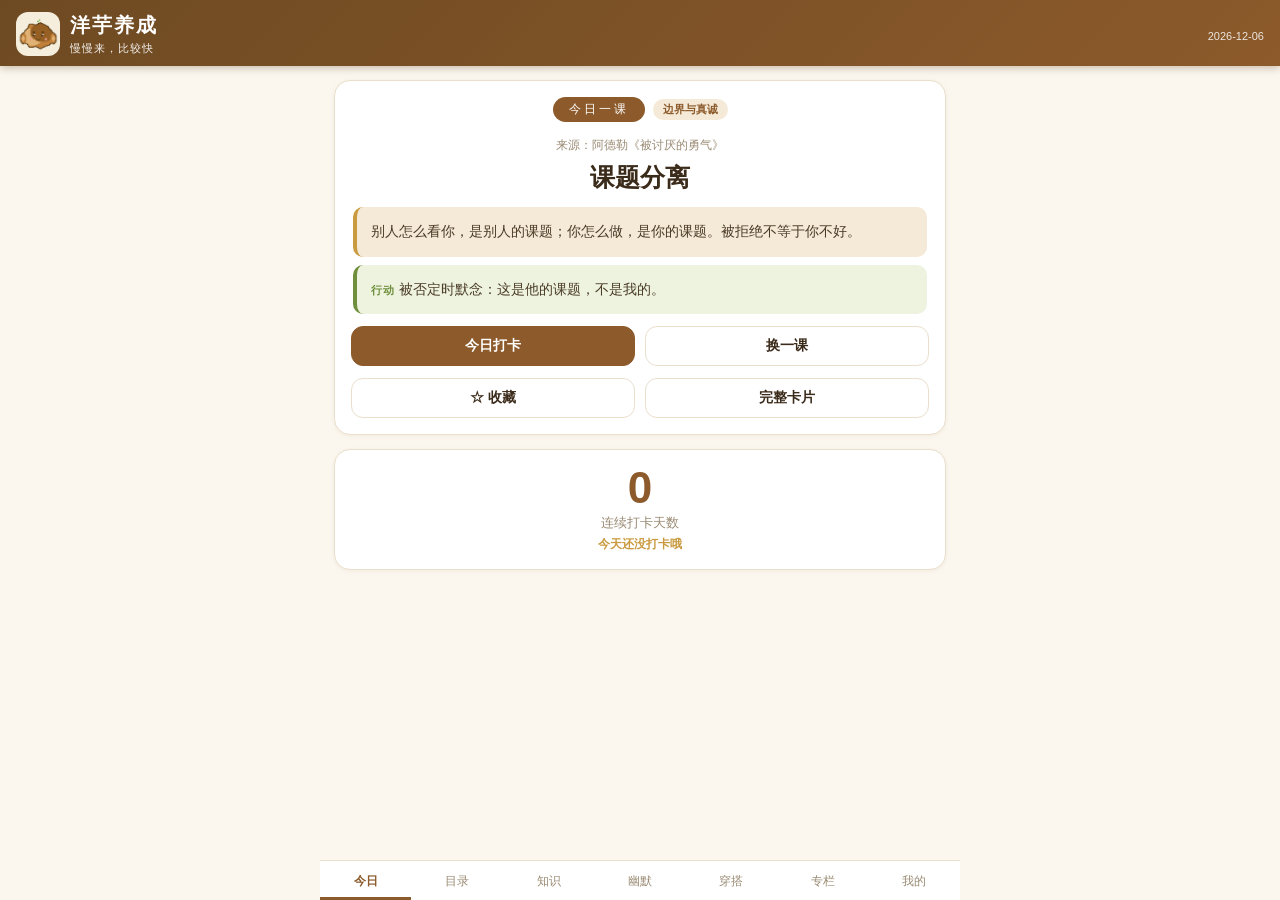
==== index.html @ b9303248 "deploy app" ====
<!DOCTYPE html>
<html lang="zh-CN">
<head>
<meta charset="utf-8">
<meta name="viewport" content="width=device-width, initial-scale=1, viewport-fit=cover">
<meta name="theme-color" content="#8C5A2B">
<title>洋芋养成</title>
<link rel="manifest" href="manifest.webmanifest">
<link rel="icon" href="icons/icon-192.png">
<link rel="apple-touch-icon" href="icons/icon-180.png">
<link rel="stylesheet" href="style.css">
</head>
<body>

<header>
  <div class="head-left">
    <img class="logo" src="icons/icon-192.png" alt="洋芋养成">
    <div>
      <h1>洋芋养成</h1>
      <p id="headLine" class="head-line">每天变好一点点</p>
    </div>
  </div>
  <div id="headDate" class="head-date"></div>
</header>

<main>
  <!-- 今日 -->
  <section id="tab-today" class="tab active">
    <div class="card today-card">
      <div class="today-top">
        <span class="today-tag">今日一课</span>
        <span id="todayCat" class="cat-chip"></span>
      </div>
      <div class="today-src" id="todaySrc"></div>
      <div class="today-title" id="todayTitle"></div>
      <div class="detail" id="todayDetail"></div>
      <div class="detail act" id="todayAction"></div>
      <div class="btn-row">
        <button id="checkinBtn" class="btn primary">今日打卡</button>
        <button id="shuffleBtn" class="btn">换一课</button>
      </div>
      <div class="btn-row">
        <button id="favBtn" class="btn">☆ 收藏</button>
        <button id="fullBtn" class="btn">完整卡片</button>
      </div>
    </div>
    <div class="card streak-card">
      <div class="streak-num" id="streakNum">0</div>
      <div class="streak-label">连续打卡天数</div>
      <div class="streak-sub" id="streakSub">今天还没打卡哦</div>
    </div>
  </section>

  <!-- 知识库 -->
  <section id="tab-browse" class="tab">
    <div class="card">
      <input id="searchInput" class="search" type="search" placeholder="搜索标题 / 来源 / 关键词">
      <div class="chips-line wrap" id="catChips"></div>
    </div>
    <div id="cardList"></div>
  </section>

  <!-- 目录 -->
  <section id="tab-toc" class="tab">
    <div class="card">
      <div class="card-title">全部内容目录</div>
      <p class="hint">按分类查看全部卡片，点标题直接打开完整内容。总数：<span id="tocCount"></span></p>
    </div>
    <div id="tocList"></div>
  </section>

  <!-- 收藏 -->

  <!-- 幽默聊天 -->
  <section id="tab-humor" class="tab">
    <div class="card golden-card">
      <div class="today-top">
        <span class="today-tag">今日金句</span>
        <span id="goldenTag" class="cat-chip"></span>
      </div>
      <div class="golden-line" id="goldenLine"></div>
      <div class="btn-row">
        <button id="goldenCopyBtn" class="btn">复制</button>
        <button id="goldenShuffleBtn" class="btn primary">换一句</button>
      </div>
    </div>
    <div class="card practice-card">
      <div class="today-top">
        <span class="today-tag">撩人练习</span>
        <span id="practiceCat" class="cat-chip"></span>
      </div>
      <div class="today-src" id="practiceSrc"></div>
      <div class="today-title" id="practiceTitle"></div>
      <div class="example" id="practiceEx"></div>
      <div class="btn-row">
        <button id="practiceBtn" class="btn primary">练完打卡</button>
      </div>
      <div class="streak-sub" id="practiceStreakSub"></div>
    </div>
    <div class="card today-card">
      <div class="today-top">
        <span class="today-tag">今日一梗</span>
        <span id="humorCat" class="cat-chip"></span>
      </div>
      <div class="today-src" id="humorSrc"></div>
      <div class="today-title" id="humorTitle"></div>
      <div class="detail" id="humorDetail"></div>
      <div class="example" id="humorEx"></div>
      <div class="detail act" id="humorAction"></div>
      <div class="btn-row">
        <button id="humorShuffleBtn" class="btn primary">换一梗</button>
        <button id="humorFavBtn" class="btn">☆ 收藏</button>
      </div>
      <div class="btn-row">
        <button id="humorFullBtn" class="btn">完整卡片</button>
      </div>
    </div>
    <div class="card">
      <input id="humorSearch" class="search" type="search" placeholder="搜索幽默卡片 / 案例">
      <div class="chips-line wrap" id="humorChips"></div>
    </div>
    <div id="humorList"></div>
  </section>

  <!-- 穿搭 -->
  <section id="tab-style" class="tab">
    <div class="card">
      <div class="card-title">目标身材穿搭基准</div>
      <p class="hint">按你的完美状态（177-178cm / 70-72kg / 体脂12-14% / 肩118-122 / 腰74-76）定制，数字按这个身材计算。</p>
      <div id="styleBody" class="style-list"></div>
    </div>
    <div class="card">
      <div class="card-title">通用尺码规则（177cm）</div>
      <div id="styleRules" class="style-list"></div>
    </div>
    <div class="card">
      <div class="card-title">场景 × 穿搭</div>
      <p class="hint">每个场景标了：穿什么、配什么、为什么（研究依据）、避开什么、更合哪种气质的女生。</p>
      <div id="styleScenes"></div>
    </div>
    <div class="card">
      <div class="card-title">穿搭误区（已核对，去掉错误信息）</div>
      <div id="styleMyths" class="style-list"></div>
    </div>
  </section>

  <!-- 专栏 -->
  <section id="tab-column" class="tab">
    <div class="card">
      <div class="card-title" id="colTitle"></div>
      <p class="hint" id="colIntro"></p>
    </div>
    <div id="columnBody"></div>
  </section>

  <!-- 我的 -->
  <section id="tab-me" class="tab">
    <div class="card">
      <div class="card-title">我的收藏 <span id="favCount" class="chip small"></span></div>
      <p class="hint">点卡片看完整内容，点 ☆ 取消收藏</p>
      <div id="favList"></div>
    </div>
    <div class="card">
      <div class="card-title">打卡记录</div>
      <div class="stat-row">
        <div class="stat"><b id="statStreak">0</b><span>连续天数</span></div>
        <div class="stat"><b id="statTotal">0</b><span>累计打卡</span></div>
        <div class="stat"><b id="statPractice">0</b><span>撩练打卡</span></div>
        <div class="stat"><b id="statFav">0</b><span>收藏卡片</span></div>
      </div>
    </div>
    <div class="card">
      <div class="card-title">证据说明</div>
      <ul class="notes">
        <li>卡片综合了抖音"火种泰勒"《情感原始人》等课程观点，与顶级文献/书籍对照筛选：Buss 1989 跨文化择偶研究、Rogers 1957 共情倾听、Gottman 婚姻研究、依恋理论、Dweck《Mindset》、Neff 自我同情、Clear《原子习惯》、Fogg《Tiny Habits》等。</li>
        <li>幽默板块依据：Bressler 等 2006（幽默生产与择偶）、Martin 2007（幽默四风格）、Keltner 等 2001（调侃即社交游戏）、Treger 等 2013（幽默=兴趣信号）、Huang 等 2015（嘲讽的边界）、Proyer（玩性与关系满意度）。</li>
        <li>穿搭板块依据：Elliot 等 2010（红色提升男性吸引力，J Exp Psychol Gen）、Vrij 1997（黑色感知研究）、ISASE 2024（颜色与力量感）、Fetscherin 2020（男性整洁度与胜任感）、Sell 2017（上肢力量线索）+ 第一印象/晕轮效应研究。</li>
        <li>扩充卡片库依据：Gable 2004（主动建设性回应）、Montoya 2008（相似性荟萃）、Aron 1997（自我表露）、Locke & Latham 2002（目标设定）、Gross 2015（情绪调节）、Leproult 2011（睡眠与睾酮）、Cheng & Tracy 2016（威望-支配）、Holt-Lunstad 2010（社交连接）+ 国内婚恋大数据（百合佳缘/珍爱网、北大 2014 实验）。</li>
        <li>原则：<b>有研究支持的留下，营销话术（操控潜意识/调情术/完美男性/打压式撩妹）明确标为误区</b>。</li>
        <li>资料来源仅作了解，不构成心理/医学建议；情绪持续低落请找专业咨询。</li>
      </ul>
    </div>
    <div class="card">
      <div class="card-title">数据</div>
      <div class="btn-row">
        <button id="exportBtn" class="btn">导出备份(JSON)</button>
        <label class="btn file-btn">导入备份<input type="file" id="importFile" accept=".json" hidden></label>
      </div>
      <div class="btn-row">
        <button id="clearDataBtn" class="btn danger">清空打卡与收藏</button>
      </div>
    </div>
  </section>
</main>

<!-- 完整卡片 -->
<div id="fullModal" class="modal hidden">
  <div class="modal-mask"></div>
  <div class="full-card">
    <div class="full-head">
      <span class="full-head-title">完整卡片</span>
      <span class="full-actions">
        <button id="modalCopy" class="mini-btn">复制</button>
        <button id="modalClose" class="mini-btn close">×</button>
      </span>
    </div>
    <div class="full-body">
      <div id="fullCat" class="cat-chip"></div>
      <div id="fullTitle" class="full-title"></div>
      <div id="fullSrc" class="full-src"></div>
      <div class="divider"></div>
      <div class="sec-label">内容</div>
      <div id="fullDetail" class="detail"></div>
      <div class="divider"></div>
      <div class="sec-label">案例</div>
      <div id="fullEx" class="example"></div>
      <div class="divider"></div>
      <div class="sec-label">行动</div>
      <div id="fullAction" class="detail act"></div>
    </div>
  </div>
</div>

<nav id="bottomNav">
  <button data-tab="today" class="active">今日</button>
  <button data-tab="toc">目录</button>
  <button data-tab="browse">知识</button>
  <button data-tab="humor">幽默</button>
  <button data-tab="style">穿搭</button>
  <button data-tab="column">专栏</button>
  <button data-tab="me">我的</button>
</nav>

<div id="toast" class="toast hidden"></div>

<script src="cards.js"></script>
<script src="banter.js"></script>
<script src="growth.js"></script>
<script src="style.js"></script>
<script src="column.js"></script>
<script src="app.js"></script>
</body>
</html>
---- style.css ----
:root {
  --paper: #FBF7EF;
  --card: #FFFFFF;
  --ink: #3B2B1A;
  --potato: #8C5A2B;
  --potato2: #A8743A;
  --gold: #C99A3F;
  --green: #6F8F3C;
  --line: #EADFCB;
  --muted: #9A8B74;
  --cream: #F4EAD7;
}
* { box-sizing: border-box; -webkit-tap-highlight-color: transparent; }
html, body { margin: 0; padding: 0; }
body {
  font-family: "PingFang SC", "Microsoft YaHei", "Hiragino Sans GB", sans-serif;
  background: var(--paper);
  color: var(--ink);
  padding-bottom: 76px;
}
header {
  position: sticky; top: 0; z-index: 20;
  display: flex; align-items: center; justify-content: space-between;
  padding: 12px 16px calc(10px + env(safe-area-inset-top));
  background: linear-gradient(135deg, #6E4A22, var(--potato));
  color: #fff;
  box-shadow: 0 2px 8px rgba(110,74,34,.35);
}
.head-left { display: flex; align-items: center; gap: 10px; }
.logo { width: 44px; height: 44px; border-radius: 12px; background: #fff; }
h1 { margin: 0; font-size: 20px; letter-spacing: 2px; }
.head-line { margin: 2px 0 0; font-size: 11px; opacity: .9; letter-spacing: 1px; }
.head-date { font-size: 11px; opacity: .85; margin-top: 3px; text-align: right; }

main { max-width: 640px; margin: 0 auto; padding: 14px 14px 24px; }
.tab { display: none; }
.tab.active { display: block; animation: fade .25s ease; }
@keyframes fade { from { opacity: 0; transform: translateY(4px); } to { opacity: 1; } }

.card {
  background: var(--card);
  border: 1px solid var(--line);
  border-radius: 16px;
  padding: 16px;
  margin-bottom: 14px;
  box-shadow: 0 1px 4px rgba(140,90,43,.08);
}
.card-title { font-size: 15px; font-weight: 700; color: var(--potato); margin-bottom: 10px; }
.today-card { text-align: center; }
.today-top { display: flex; align-items: center; justify-content: center; gap: 8px; flex-wrap: wrap; }
.today-tag {
  padding: 4px 16px; border-radius: 999px;
  background: var(--potato); color: #fff; font-size: 12px; letter-spacing: 3px;
}
.cat-chip {
  display: inline-block; padding: 3px 10px; border-radius: 999px;
  background: var(--cream); color: var(--potato); font-size: 11px; font-weight: 600;
}
.today-src { margin: 14px 4px 4px; font-size: 12px; color: var(--muted); line-height: 1.6; }
.today-title {
  margin: 4px 4px 10px;
  font-size: clamp(18px, 5.4vw, 25px);
  font-weight: 800;
  line-height: 1.5;
  color: var(--ink);
}
.golden-card { text-align: center; background: linear-gradient(160deg, #FFF9EA, #FFF1D6); }
.golden-line {
  margin: 14px 4px 4px;
  font-size: clamp(16px, 4.8vw, 21px);
  font-weight: 700;
  line-height: 1.7;
  color: #6E4A22;
}
.practice-card { text-align: center; }
.detail {
  text-align: left;
  background: var(--cream);
  border-left: 4px solid var(--gold);
  border-radius: 10px;
  padding: 12px 14px;
  font-size: 14px;
  line-height: 1.85;
  color: #4A3A26;
  white-space: pre-line;
  margin: 8px 2px 2px;
}
.detail.act {
  background: #EDF3DF;
  border-left-color: var(--green);
}
.detail.act::before { content: "行动 "; font-size: 11px; color: var(--green); letter-spacing: 1px; font-weight: 700; }
.example {
  text-align: left;
  background: #FFF6E0;
  border: 1px dashed var(--gold);
  border-radius: 10px;
  padding: 12px 14px;
  font-size: 13px;
  line-height: 1.8;
  color: #5A4A2E;
  white-space: pre-line;
  margin: 8px 2px 2px;
}
.example::before { content: "案例 "; font-size: 11px; color: var(--gold); letter-spacing: 1px; font-weight: 700; }

.btn {
  appearance: none; border: 1px solid var(--line); background: #fff;
  color: var(--ink); border-radius: 12px; padding: 10px 14px;
  font-size: 14px; cursor: pointer; font-weight: 600;
}
.btn:active { transform: scale(.97); }
.btn.primary { background: var(--potato); border-color: var(--potato); color: #fff; }
.btn.primary.done { background: var(--green); border-color: var(--green); }
.btn.danger { border-color: #E2B7B0; color: #B4503E; }
.btn.file-btn { display: inline-block; }
.btn-row { display: flex; gap: 10px; margin-top: 12px; }
.btn-row .btn { flex: 1; }

.streak-card { text-align: center; }
.streak-num { font-size: 44px; font-weight: 800; color: var(--potato); line-height: 1; }
.streak-label { margin-top: 4px; font-size: 13px; color: var(--muted); }
.streak-sub { margin-top: 4px; font-size: 12px; color: var(--gold); font-weight: 600; }

.chips-line { display: flex; gap: 6px; align-items: center; flex-wrap: nowrap; overflow-x: auto; }
.chips-line.wrap { flex-wrap: wrap; overflow: visible; }
.chips-line .chip {
  border: 1px solid var(--line); color: var(--muted); background: #fff;
  border-radius: 999px; padding: 5px 11px; font-size: 12px; cursor: pointer;
}
.chips-line .chip.on { background: var(--potato); border-color: var(--potato); color: #fff; }
.chip.small { font-size: 11px; background: var(--cream); color: var(--potato); border: none; padding: 2px 8px; }

.search {
  width: 100%; padding: 11px 14px; font-size: 15px;
  border: 1px solid var(--line); border-radius: 12px; background: #fff;
  margin-bottom: 10px; color: var(--ink);
}

.point-item {
  background: var(--card); border: 1px solid var(--line); border-radius: 14px;
  padding: 12px 14px; margin-bottom: 10px;
  display: flex; justify-content: space-between; gap: 10px; align-items: flex-start;
  cursor: pointer;
}
.point-item .ppath { font-size: 11px; color: var(--muted); margin: 0 0 3px; line-height: 1.5; font-weight: 600; }
.point-item .ptitle { font-size: 15px; font-weight: 700; line-height: 1.5; margin: 0 0 5px; }
.point-item .pdetail {
  font-size: 12px; color: #7A6A52; line-height: 1.55; margin: 0 0 2px;
  white-space: pre-line;
  display: -webkit-box; -webkit-line-clamp: 2; -webkit-box-orient: vertical; overflow: hidden;
}
.point-item .star {
  flex: none; border: none; background: none; font-size: 22px; cursor: pointer;
  color: #D8CBB3; padding: 2px;
}
.point-item .star.on { color: var(--gold); }
.empty { text-align: center; color: var(--muted); padding: 28px 0; font-size: 14px; }

.stat-row { display: flex; gap: 8px; }
.stat {
  flex: 1; text-align: center; background: var(--cream);
  border-radius: 12px; padding: 12px 4px;
}
.stat b { display: block; font-size: 24px; color: var(--potato); }
.stat span { font-size: 12px; color: var(--muted); }
.hint { font-size: 12px; color: var(--muted); line-height: 1.6; margin: 8px 0 0; }
.notes { margin: 0; padding-left: 18px; font-size: 13px; color: #5A4A35; line-height: 1.9; }
.notes b { color: var(--potato); }

/* 穿搭板块 */
.style-list{display:flex;flex-direction:column;gap:8px}
.style-row{display:flex;gap:8px;align-items:baseline;background:var(--cream);border-radius:10px;padding:9px 11px;font-size:13px;line-height:1.6}
.style-row b{flex:none;min-width:72px;color:var(--potato)}
.style-row span{flex:1;color:#4A3A26}
.style-row em{flex:1;color:var(--muted);font-style:normal}
.style-row.myth b{min-width:112px}
.scene-card{border:1px solid var(--line);border-radius:12px;padding:12px;margin-bottom:12px;background:#fff}
.scene-head{display:flex;justify-content:space-between;align-items:baseline;gap:8px;margin-bottom:8px}
.scene-head b{font-size:15px;color:var(--potato)}
.scene-type{font-size:12px;color:var(--muted);text-align:right;line-height:1.5}
.scene-outfit{background:var(--cream);border-radius:10px;padding:8px 10px;margin-bottom:8px}
.scene-row{display:flex;gap:8px;font-size:12px;line-height:1.6;padding:3px 0;border-bottom:1px dashed var(--line)}
.scene-row:last-child{border-bottom:none}
.scene-part{flex:none;width:52px;font-weight:700;color:var(--potato)}
.scene-item{flex:1;color:#4A3A26}
.scene-color{flex:none;color:var(--gold);font-size:11px}
.scene-note{font-size:12px;color:#5A4A35;line-height:1.6;margin:6px 0}
.scene-note.bad .ev-label{color:#B4503E}

/* 目录 */
.toc-cat{padding:0}
.toc-head{width:100%;display:flex;align-items:center;gap:8px;border:none;background:none;padding:13px 16px;font-size:15px;font-weight:700;color:var(--potato);cursor:pointer}
.toc-arrow{color:var(--gold);font-size:13px}
.toc-name{flex:1;text-align:left}
.toc-n{font-size:11px;color:var(--muted);background:var(--cream);border-radius:999px;padding:2px 8px}
.toc-items{border-top:1px solid var(--line);padding:8px}
.toc-item{padding:9px 10px;font-size:13px;line-height:1.5;border-radius:8px;cursor:pointer;color:#4A3A26}
.toc-item:active{background:var(--cream)}

/* 专栏 */
.col-row{border-left:3px solid var(--gold);background:var(--cream);border-radius:10px;padding:9px 11px;margin:8px 0}
.col-row.myth{border-left-color:#B4503E;background:#FBF0EC}
.col-t{font-weight:700;font-size:13px;color:var(--potato);margin-bottom:3px}
.col-d{font-size:12px;color:#5A4A35;line-height:1.7}
.col-ref{font-size:12px;color:var(--muted);line-height:1.8}

#bottomNav {
  position: fixed; left: 0; right: 0; bottom: 0; z-index: 30;
  display: flex; background: #fff;
  border-top: 1px solid var(--line);
  padding-bottom: env(safe-area-inset-bottom);
  max-width: 640px; margin: 0 auto;
}
#bottomNav button {
  flex: 1; border: none; background: none; padding: 12px 0 10px;
  font-size: 12px; color: var(--muted); letter-spacing: 0; cursor: pointer;
}
#bottomNav button.active { color: var(--potato); font-weight: 800; box-shadow: inset 0 -3px 0 var(--potato); }

.toast {
  position: fixed; left: 50%; bottom: 92px; transform: translateX(-50%);
  background: rgba(92,61,27,.94); color: #fff;
  padding: 10px 18px; border-radius: 999px; font-size: 13px; z-index: 99;
  white-space: nowrap;
}
.hidden { display: none !important; }

/* 完整卡片弹窗 */
.modal { position: fixed; inset: 0; z-index: 60; display: flex; align-items: center; justify-content: center; padding: 18px; }
.modal-mask { position: absolute; inset: 0; background: rgba(59,43,26,.55); }
.full-card {
  position: relative; width: 100%; max-width: 560px; max-height: 86vh;
  background: #fff; border-radius: 18px; overflow: hidden;
  display: flex; flex-direction: column;
  box-shadow: 0 16px 48px rgba(0,0,0,.3);
  animation: pop .22s ease;
}
@keyframes pop { from { transform: scale(.94); opacity: .5; } to { transform: none; opacity: 1; } }
.full-head {
  display: flex; justify-content: space-between; align-items: center;
  padding: 13px 16px; background: var(--potato); color: #fff;
}
.full-head-title { font-size: 14px; font-weight: 800; letter-spacing: 2px; }
.full-actions { display: flex; gap: 8px; align-items: center; }
.mini-btn {
  border: 1px solid rgba(255,255,255,.5); background: none; color: #fff;
  border-radius: 8px; padding: 4px 12px; font-size: 12px; cursor: pointer;
}
.mini-btn.close { border: none; font-size: 22px; line-height: 1; padding: 2px 6px; }
.full-body {
  flex: 1 1 auto; min-height: 0; overflow-y: auto;
  -webkit-overflow-scrolling: touch; overscroll-behavior: contain;
  padding: 16px 18px calc(20px + env(safe-area-inset-bottom));
}
.full-title { font-size: 21px; font-weight: 800; line-height: 1.5; margin: 10px 0 0; }
.full-src { font-size: 12px; color: var(--muted); margin: 6px 0 0; }
.divider { height: 1px; background: var(--line); margin: 14px 0 12px; }
.sec-label { font-size: 11px; color: var(--muted); letter-spacing: 2px; margin-bottom: 6px; font-weight: 700; }
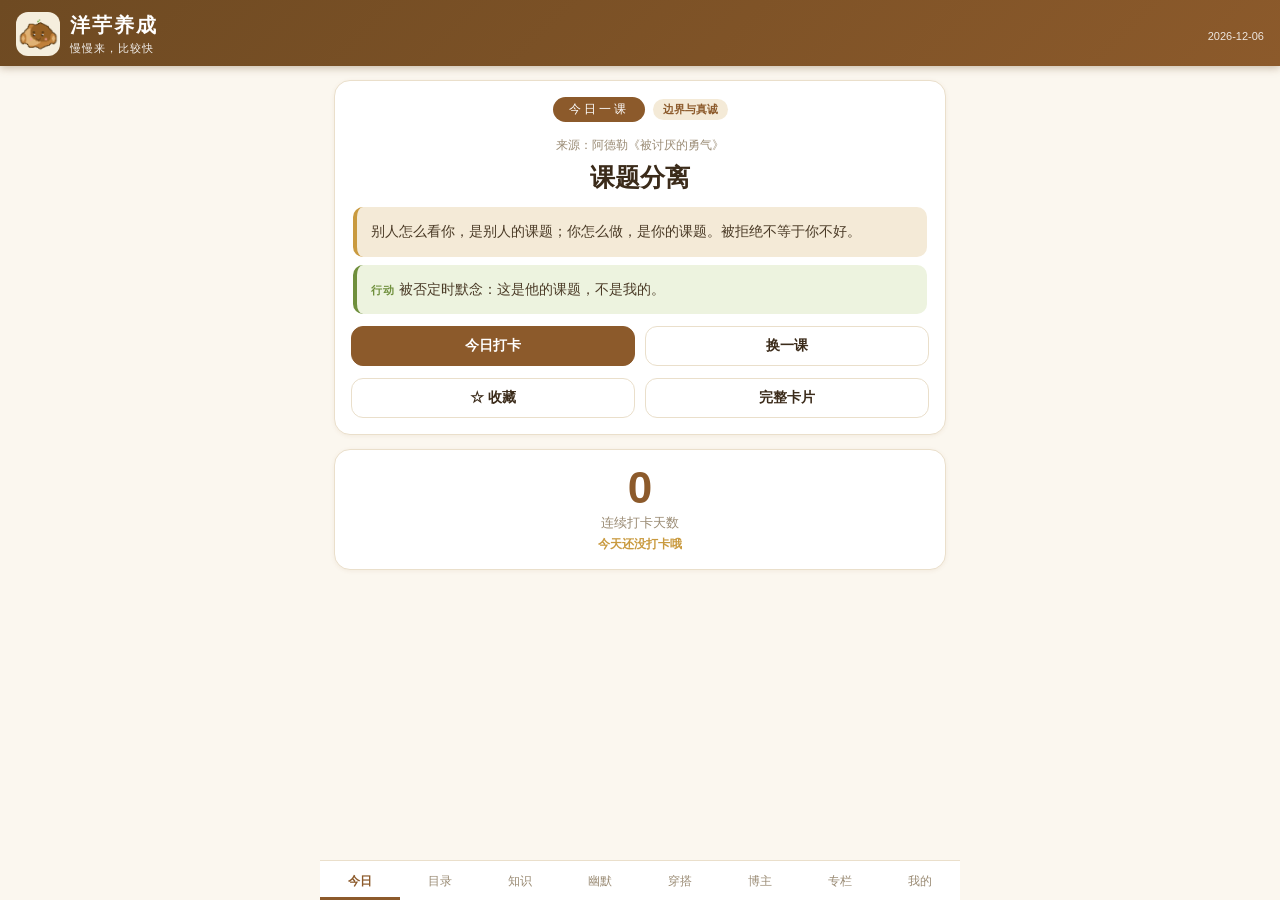
==== commit 370e69d1: "update: fashion bloggers grouped by style, 14 creators" ====
--- a/index.html
+++ b/index.html
@@ -144,6 +144,16 @@
     </div>
   </section>
 
+  <!-- 身材相似博主 -->
+  <section id="tab-fashion" class="tab">
+    <div class="card">
+      <div class="card-title">身材相似 · 真实穿搭博主</div>
+      <p class="hint">结合国内外主流媒体（小红书 / 抖音 / YouTube / Instagram 等），按你的目标身材（177-178cm / 70-72kg / 体脂12-14%）筛选的真实博主，按风格分为全能型 / 高端正式 / 运动街头 / 日常通勤 / 极简质感。名字可一键复制，每条搭配后有视频/资料链接，点击可直接跳转。</p>
+      <p class="hint">目前收录 <b id="fashionCount">0</b> 位，持续更新。</p>
+    </div>
+    <div id="fashionList"></div>
+  </section>
+
   <!-- 专栏 -->
   <section id="tab-column" class="tab">
     <div class="card">
@@ -227,6 +237,7 @@
   <button data-tab="browse">知识</button>
   <button data-tab="humor">幽默</button>
   <button data-tab="style">穿搭</button>
+  <button data-tab="fashion">博主</button>
   <button data-tab="column">专栏</button>
   <button data-tab="me">我的</button>
 </nav>
@@ -237,6 +248,7 @@
 <script src="banter.js"></script>
 <script src="growth.js"></script>
 <script src="style.js"></script>
+<script src="fashion-people.js"></script>
 <script src="column.js"></script>
 <script src="app.js"></script>
 </body>
--- a/style.css
+++ b/style.css
@@ -187,6 +187,32 @@
 .scene-color{flex:none;color:var(--gold);font-size:11px}
 .scene-note{font-size:12px;color:#5A4A35;line-height:1.6;margin:6px 0}
 .scene-note.bad .ev-label{color:#B4503E}
+.ev-label{display:inline-block;font-size:11px;font-weight:700;color:var(--gold);letter-spacing:1px;margin-right:6px}
+
+/* 身材相似博主 */
+.fash-cat{margin-bottom:18px}
+.fash-cat-head{display:flex;align-items:center;justify-content:space-between;gap:10px;margin:4px 2px 4px}
+.fash-cat-name{font-size:17px;font-weight:800;color:var(--potato);letter-spacing:1px;position:relative;padding-left:12px}
+.fash-cat-name::before{content:"";position:absolute;left:0;top:50%;transform:translateY(-50%);width:5px;height:18px;border-radius:3px;background:var(--gold)}
+.fash-cat-n{font-size:11px;color:var(--muted);background:var(--cream);border-radius:999px;padding:3px 10px;font-weight:600}
+.fash-cat-desc{font-size:12px;color:var(--muted);line-height:1.6;margin:0 2px 10px}
+.fash-head{display:flex;justify-content:space-between;align-items:flex-start;gap:10px;margin-bottom:10px}
+.fash-name{font-size:16px;font-weight:800;color:var(--potato);line-height:1.4}
+.fash-platform{font-size:12px;color:var(--muted);margin-top:4px;line-height:1.5}
+.fash-stats{display:inline-block;margin-top:6px;font-size:11px;color:#6E4A22;background:#FFF6E0;border:1px solid var(--gold);border-radius:999px;padding:2px 10px;font-weight:600}
+.fash-actions{flex:none;display:flex;flex-direction:column;gap:6px;align-items:stretch}
+.mini-copy{border:1px solid var(--gold);background:#FFF6E0;color:#6E4A22;border-radius:8px;padding:5px 10px;font-size:12px;cursor:pointer;font-weight:600;white-space:nowrap}
+.mini-copy:active{transform:scale(.96)}
+.fash-link{display:inline-block;border:1px solid var(--line);background:var(--cream);color:var(--potato);border-radius:8px;padding:5px 10px;font-size:12px;text-decoration:none;font-weight:600;text-align:center;white-space:nowrap}
+.fash-style{background:var(--cream);border-left:3px solid var(--gold);border-radius:10px;padding:9px 11px;font-size:13px;line-height:1.7;color:#4A3A26;margin-bottom:10px}
+.fash-tips{background:#EDF3DF;border-radius:10px;padding:10px 12px;margin-bottom:10px}
+.fash-tips .sec-label{color:var(--green);margin-bottom:6px}
+.fash-tips ul{margin:0;padding-left:16px;font-size:12px;color:#4A3A26;line-height:1.8}
+.fash-outfit{border:1px solid var(--line);border-radius:10px;padding:10px 12px;margin-bottom:8px;background:#fff}
+.fash-outfit:last-child{margin-bottom:0}
+.fash-o-head{display:flex;justify-content:space-between;align-items:center;gap:8px;margin-bottom:5px}
+.fash-o-head b{font-size:13px;color:var(--ink);line-height:1.5}
+.fash-o-d{font-size:12px;color:#5A4A35;line-height:1.7}
 
 /* 目录 */
 .toc-cat{padding:0}
